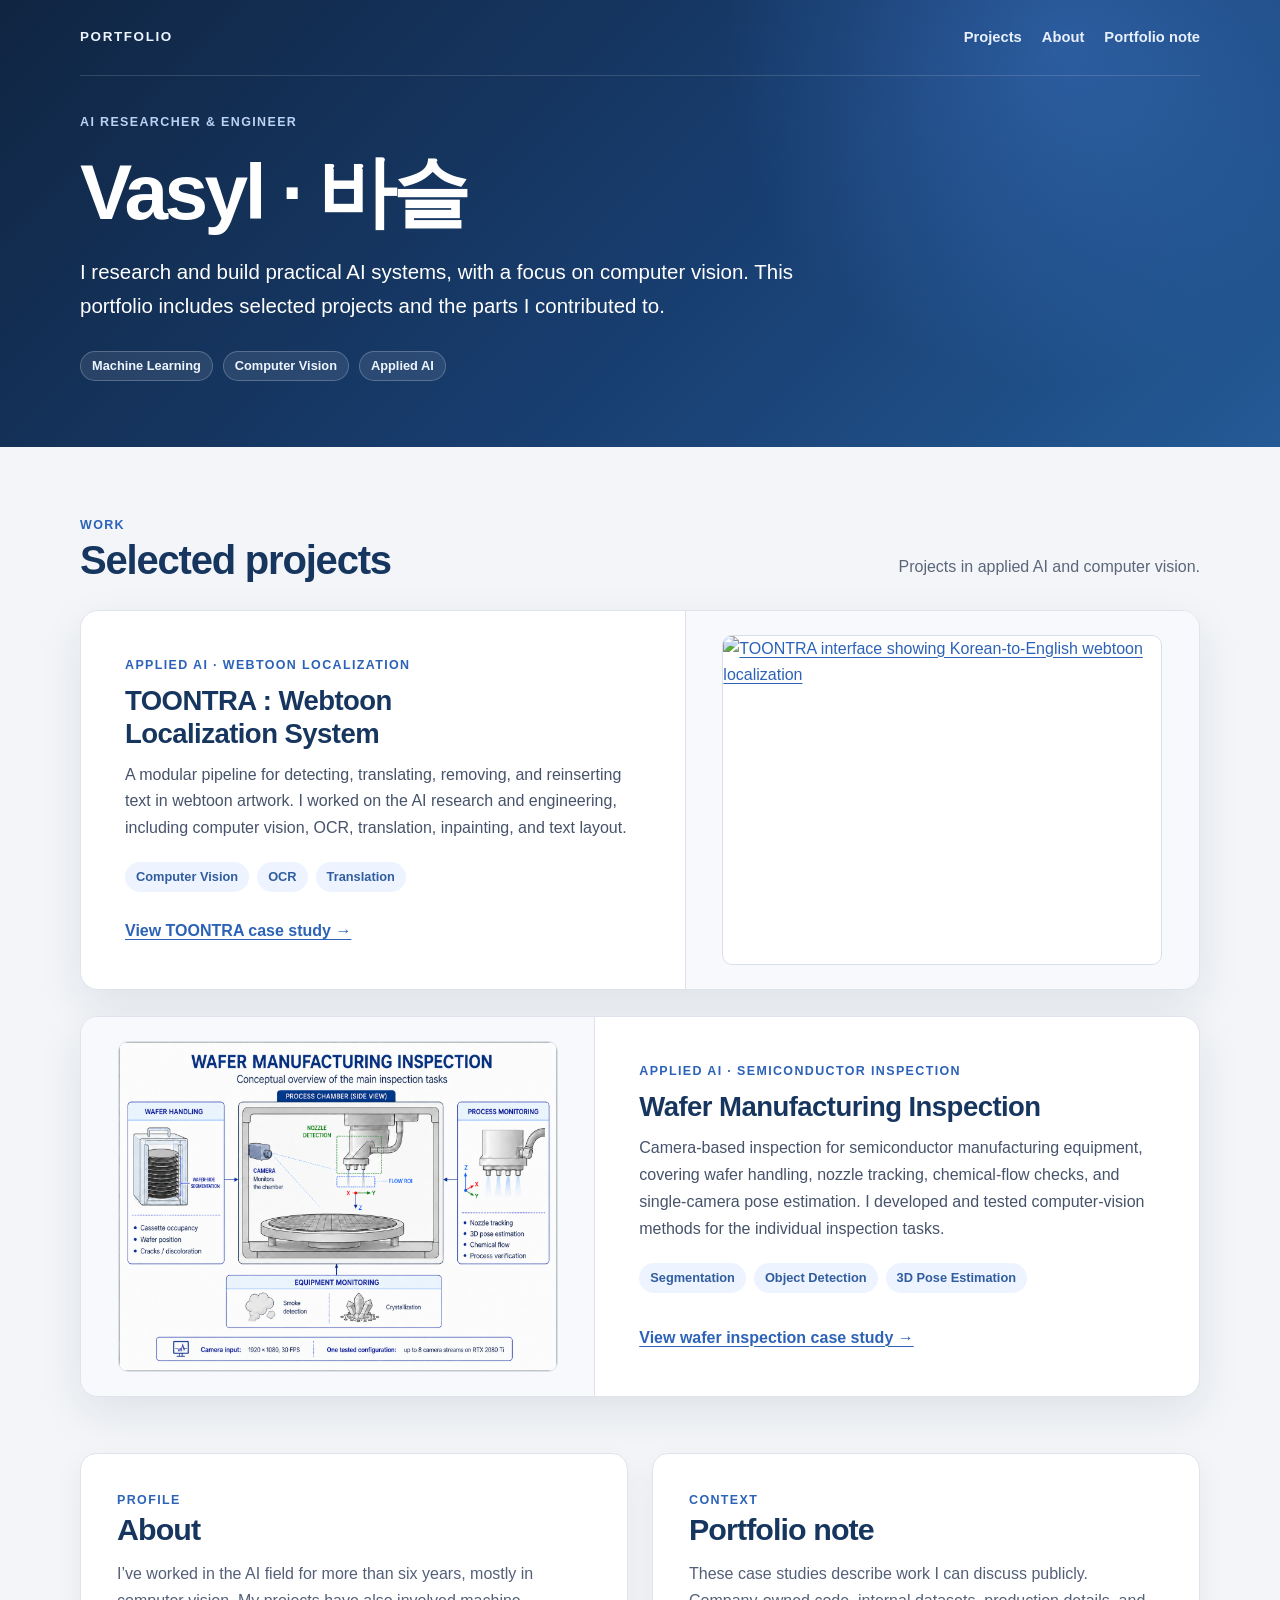
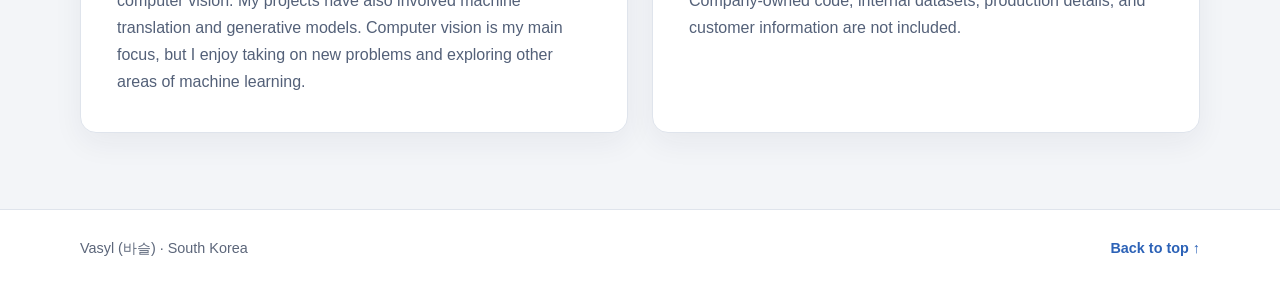
==== index.html @ 7fe9b253 "Add files via upload" ====
<!doctype html>
<html lang="en">
<head>
  <meta charset="utf-8">
  <meta name="viewport" content="width=device-width, initial-scale=1">
  <meta name="robots" content="noindex, nofollow, noarchive">
  <title>Vasyl · 바슬 — Portfolio</title>
  <link rel="stylesheet" href="assets/css/intro.css">
</head>
<body>
  <a class="skip-link" href="#main-content">Skip to content</a>

  <header class="hero" id="top">
    <div class="hero-inner">
      <nav class="site-nav" aria-label="Primary navigation">
        <span class="site-label">Portfolio</span>
        <ul>
          <li><a href="#projects">Projects</a></li>
          <li><a href="#about">About</a></li>
          <li><a href="#portfolio-note">Portfolio note</a></li>
        </ul>
      </nav>

      <p class="eyebrow">AI Researcher & Engineer</p>
      <h1>Vasyl · 바슬</h1>
      <p class="lede">
        I research and build practical AI systems, with a focus on computer vision. This portfolio includes selected projects and the parts I contributed to.
      </p>
      <div class="hero-tags" aria-label="Areas of focus">
        <span>Machine Learning</span>
        <span>Computer Vision</span>
        <span>Applied AI</span>
      </div>
    </div>
  </header>

  <main id="main-content">
    <section id="projects" aria-labelledby="projects-title">
      <div class="section-heading">
        <div>
          <p class="section-kicker">Work</p>
          <h2 id="projects-title">Selected projects</h2>
        </div>
        <p class="section-intro">Projects in applied AI and computer vision.</p>
      </div>

      <div class="project-grid">
        <article class="project-card">
          <div class="project-media">
            <a class="project-media-link" href="projects/toontra.html" aria-label="View TOONTRA case study">
              <img src="assets/images/toontra/toontra_thumbnail.png" alt="TOONTRA interface showing Korean-to-English webtoon localization" width="4119" height="3090" loading="eager" decoding="sync">
            </a>
          </div>
          <div class="project-copy">
            <p class="project-type">Applied AI · Webtoon Localization</p>
            <h3><a class="project-title-link" href="projects/toontra.html">TOONTRA : Webtoon Localization System</a></h3>
            <p class="project-description">
              A modular pipeline for detecting, translating, removing, and reinserting text in webtoon artwork. I worked on the AI research and engineering, including computer vision, OCR, translation, inpainting, and text layout.
            </p>
            <div class="project-tags" aria-label="TOONTRA topics">
              <span>Computer Vision</span>
              <span>OCR</span>
              <span>Translation</span>
            </div>
            <a class="project-link" href="projects/toontra.html">View TOONTRA case study&nbsp;→</a>
          </div>
        </article>

        <article class="project-card">
          <div class="project-media">
            <a class="project-media-link" href="projects/wafer.html" aria-label="View wafer inspection case study">
              <img src="assets/images/wafer/overview.png" alt="Diagram of wafer handling, process monitoring, and equipment monitoring tasks" width="1448" height="1086" loading="eager" decoding="sync">
            </a>
          </div>
          <div class="project-copy">
            <p class="project-type">Applied AI · Semiconductor Inspection</p>
            <h3><a class="project-title-link" href="projects/wafer.html">Wafer Manufacturing Inspection</a></h3>
            <p class="project-description">
              Camera-based inspection for semiconductor manufacturing equipment, covering wafer handling, nozzle tracking, chemical-flow checks, and single-camera pose estimation. I developed and tested computer-vision methods for the individual inspection tasks.
            </p>
            <div class="project-tags" aria-label="Wafer inspection topics">
              <span>Segmentation</span>
              <span>Object Detection</span>
              <span>3D Pose Estimation</span>
            </div>
            <a class="project-link" href="projects/wafer.html">View wafer inspection case study&nbsp;→</a>
          </div>
        </article>
      </div>
    </section>

    <div class="info-grid">
      <section class="info-card" id="about" aria-labelledby="about-title">
        <p class="section-kicker">Profile</p>
        <h2 id="about-title">About</h2>
        <p class="placeholder-copy">
          I’ve worked in the AI field for more than six years, mostly in computer vision. My projects have also involved machine translation and generative models. Computer vision is my main focus, but I enjoy taking on new problems and exploring other areas of machine learning.
        </p>
      </section>

      <section class="info-card" id="portfolio-note" aria-labelledby="portfolio-note-title">
        <p class="section-kicker">Context</p>
        <h2 id="portfolio-note-title">Portfolio note</h2>
        <p class="placeholder-copy">
          These case studies describe work I can discuss publicly. Company-owned code, internal datasets, production details, and customer information are not included.
        </p>
      </section>
    </div>
  </main>

  <footer>
    <div class="footer-inner">
      <p>Vasyl (바슬) · South Korea</p>
      <a href="#top">Back to top ↑</a>
    </div>
  </footer>
</body>
</html>
---- assets/css/intro.css ----
:root {
  color-scheme: light;
  --ink: #172033;
  --muted: #5c667a;
  --line: #dfe4ec;
  --paper: #ffffff;
  --page: #f3f5f8;
  --navy: #17365f;
  --blue: #2c62b7;
  --blue-soft: #edf4ff;
  --shadow: 0 16px 45px rgba(27, 42, 70, 0.09);
}

* {
  box-sizing: border-box;
}

html {
  scroll-behavior: smooth;
}

body {
  margin: 0;
  color: var(--ink);
  background: var(--page);
  font: 16px/1.68 -apple-system, BlinkMacSystemFont, "Segoe UI", Roboto, Helvetica, Arial, sans-serif;
  -webkit-font-smoothing: antialiased;
}

a {
  color: var(--blue);
  text-underline-offset: 0.17em;
}

a:hover {
  color: #194c9b;
}

a:focus-visible {
  border-radius: 4px;
  outline: 3px solid #78aaf4;
  outline-offset: 4px;
}

h1,
h2,
h3 {
  color: var(--navy);
  line-height: 1.2;
  text-wrap: balance;
}

h1 {
  max-width: 850px;
  margin: 12px 0 16px;
  font-size: clamp(2.7rem, 7vw, 4.9rem);
  letter-spacing: -0.045em;
}

h2 {
  margin: 0;
  font-size: clamp(1.8rem, 4vw, 2.5rem);
  letter-spacing: -0.03em;
}

h3 {
  margin: 8px 0 12px;
  font-size: clamp(1.35rem, 2.6vw, 1.72rem);
  letter-spacing: -0.02em;
}

p {
  margin: 14px 0;
}

.skip-link {
  position: fixed;
  z-index: 100;
  top: 12px;
  left: 12px;
  padding: 9px 13px;
  border-radius: 8px;
  background: #fff;
  color: var(--navy);
  font-weight: 750;
  transform: translateY(-160%);
  transition: transform 160ms ease;
}

.skip-link:focus {
  transform: translateY(0);
}

.hero {
  padding: 0 24px 66px;
  color: #fff;
  background:
    radial-gradient(circle at 83% 10%, rgba(82, 147, 244, 0.32), transparent 30%),
    linear-gradient(135deg, #102542 0%, #183e70 56%, #245a96 100%);
}

.hero-inner,
main,
.footer-inner {
  width: min(1120px, 100%);
  margin-right: auto;
  margin-left: auto;
}

.site-nav {
  display: flex;
  gap: 24px;
  align-items: center;
  justify-content: space-between;
  min-height: 76px;
  margin-bottom: 36px;
  border-bottom: 1px solid rgba(255, 255, 255, 0.14);
}

.site-label {
  color: #edf5ff;
  font-size: 0.84rem;
  font-weight: 800;
  letter-spacing: 0.12em;
  text-transform: uppercase;
}

.site-nav ul {
  display: flex;
  flex-wrap: wrap;
  gap: 8px 20px;
  margin: 0;
  padding: 0;
  list-style: none;
}

.site-nav a {
  color: #e7f0fc;
  font-size: 0.92rem;
  font-weight: 650;
  text-decoration: none;
}

.site-nav a:hover {
  color: #fff;
}

.eyebrow,
.section-kicker,
.project-type {
  margin: 0;
  color: #bcd2f3;
  font-size: 0.78rem;
  font-weight: 800;
  letter-spacing: 0.11em;
  text-transform: uppercase;
}

.hero h1,
.hero .lede {
  color: #fff;
}

.lede {
  max-width: 790px;
  margin: 0;
  font-size: clamp(1.08rem, 2vw, 1.28rem);
  line-height: 1.65;
}

.hero-tags {
  display: flex;
  flex-wrap: wrap;
  gap: 10px;
  margin-top: 28px;
}

.hero-tags span,
.project-tags span {
  display: inline-flex;
  align-items: center;
  min-height: 30px;
  padding: 5px 11px;
  border-radius: 999px;
  font-size: 0.8rem;
  font-weight: 700;
  line-height: 1.25;
}

.hero-tags span {
  border: 1px solid rgba(255, 255, 255, 0.22);
  background: rgba(255, 255, 255, 0.09);
  color: #edf5ff;
}

main {
  padding: 68px 0 76px;
}

.section-heading {
  display: flex;
  gap: 24px;
  align-items: end;
  justify-content: space-between;
  margin-bottom: 26px;
}

.section-kicker,
.project-type {
  color: var(--blue);
}

.section-intro {
  max-width: 520px;
  margin: 0 0 3px;
  color: var(--muted);
}

.project-grid {
  display: grid;
  grid-template-columns: 1fr;
  gap: 26px;
}

.project-card {
  display: grid;
  grid-template-columns: minmax(0, 1.08fr) minmax(360px, 0.92fr);
  grid-template-areas: "copy media";
  min-width: 0;
  overflow: hidden;
  border: 1px solid var(--line);
  border-radius: 18px;
  background: var(--paper);
  box-shadow: var(--shadow);
}

.project-card:nth-child(even) {
  grid-template-columns: minmax(360px, 0.92fr) minmax(0, 1.08fr);
  grid-template-areas: "media copy";
}

.project-media {
  display: grid;
  grid-area: media;
  min-width: 0;
  padding: 24px;
  border-left: 1px solid var(--line);
  background: #f7f9fc;
  place-items: center;
}

.project-card:nth-child(even) .project-media {
  border-right: 1px solid var(--line);
  border-left: 0;
}

.project-media img {
  display: block;
  width: 100%;
  height: auto;
  border: 1px solid #d8e0eb;
  border-radius: 10px;
  background: #fff;
  object-fit: contain;
}

.project-media-link {
  display: block;
  width: 100%;
  max-width: 440px;
  border-radius: 10px;
}

.project-media-link img {
  transition: box-shadow 160ms ease, transform 160ms ease;
}

.project-media-link:hover img {
  box-shadow: 0 9px 24px rgba(27, 42, 70, 0.14);
  transform: translateY(-2px);
}

.project-title-link {
  color: inherit;
  text-decoration: none;
}

.project-title-link:hover {
  color: var(--blue);
  text-decoration: underline;
  text-decoration-thickness: 1px;
}

.project-copy {
  display: flex;
  grid-area: copy;
  min-width: 0;
  padding: clamp(30px, 4vw, 44px);
  flex-direction: column;
  justify-content: center;
}

.project-description {
  margin: 0;
  color: #46536a;
}

.project-tags {
  display: flex;
  flex-wrap: wrap;
  gap: 8px;
  margin: 20px 0 24px;
}

.project-tags span {
  background: var(--blue-soft);
  color: #315d9f;
}

.project-link {
  display: inline-flex;
  align-items: center;
  align-self: flex-start;
  margin-top: auto;
  font-weight: 750;
  text-decoration-thickness: 1px;
  -webkit-user-select: none;
  user-select: none;
}

.info-grid {
  display: grid;
  grid-template-columns: repeat(2, minmax(0, 1fr));
  gap: 24px;
  margin-top: 56px;
}

.info-card {
  padding: clamp(25px, 4vw, 36px);
  border: 1px solid var(--line);
  border-radius: 16px;
  background: var(--paper);
  box-shadow: 0 10px 30px rgba(27, 42, 70, 0.06);
}

.info-card h2 {
  font-size: clamp(1.55rem, 3vw, 1.9rem);
}

.placeholder-copy {
  margin-bottom: 0;
  color: #536078;
}

.contact-list {
  display: grid;
  gap: 11px;
  margin: 20px 0 0;
}

.contact-list div {
  display: grid;
  grid-template-columns: 88px minmax(0, 1fr);
  gap: 12px;
  padding-top: 11px;
  border-top: 1px solid var(--line);
}

.contact-list dt {
  color: var(--navy);
  font-weight: 750;
}

.contact-list dd {
  margin: 0;
  color: var(--muted);
  overflow-wrap: anywhere;
}

footer {
  padding: 26px 24px;
  border-top: 1px solid var(--line);
  background: #fff;
  color: var(--muted);
  font-size: 0.9rem;
}

.footer-inner {
  display: flex;
  gap: 18px;
  align-items: center;
  justify-content: space-between;
}

.footer-inner p {
  margin: 0;
}

.footer-inner a {
  font-weight: 700;
  text-decoration: none;
}

@media (max-width: 1168px) {
  main {
    width: min(100% - 40px, 1120px);
  }
}

@media (max-width: 900px) {
  .project-card,
  .project-card:nth-child(even) {
    grid-template-columns: 1fr;
    grid-template-areas:
      "copy"
      "media";
  }

  .project-media,
  .project-card:nth-child(even) .project-media {
    padding-top: 0;
    border-top: 0;
    border-right: 0;
    border-left: 0;
  }

  .project-media-link {
    max-width: 460px;
  }
}

@media (max-width: 780px) {
  .hero {
    padding: 0 20px 52px;
  }

  .site-nav {
    align-items: flex-start;
    margin-bottom: 30px;
    padding: 20px 0;
    flex-direction: column;
  }

  .section-heading {
    align-items: flex-start;
    flex-direction: column;
  }

  .info-grid {
    grid-template-columns: 1fr;
  }

  main {
    width: min(100% - 24px, 640px);
    padding: 44px 0 56px;
  }

  .info-grid {
    margin-top: 36px;
  }

  .project-media {
    padding: 0 20px 24px;
  }

  .project-media-link {
    max-width: 400px;
  }
}

@media (max-width: 480px) {
  .site-nav ul {
    gap: 8px 14px;
  }

  .project-card,
  .info-card {
    border-radius: 14px;
  }

  .project-media-link {
    max-width: 330px;
  }

  .footer-inner {
    align-items: flex-start;
    flex-direction: column;
  }
}

@media (prefers-reduced-motion: reduce) {
  html {
    scroll-behavior: auto;
  }

  .skip-link {
    transition: none;
  }

  .project-media-link img {
    transition: none;
  }

  .project-media-link:hover img {
    transform: none;
  }
}

@media print {
  body {
    background: #fff;
    font-size: 11pt;
  }

  .skip-link,
  .site-nav,
  .footer-inner a {
    display: none;
  }

  .hero {
    padding: 35px 0;
    background: #17365f;
    print-color-adjust: exact;
    -webkit-print-color-adjust: exact;
  }

  main {
    width: 100%;
    padding: 28px 0;
  }

  .project-card,
  .info-card {
    break-inside: avoid;
    box-shadow: none;
  }

  footer {
    padding-right: 0;
    padding-left: 0;
  }
}
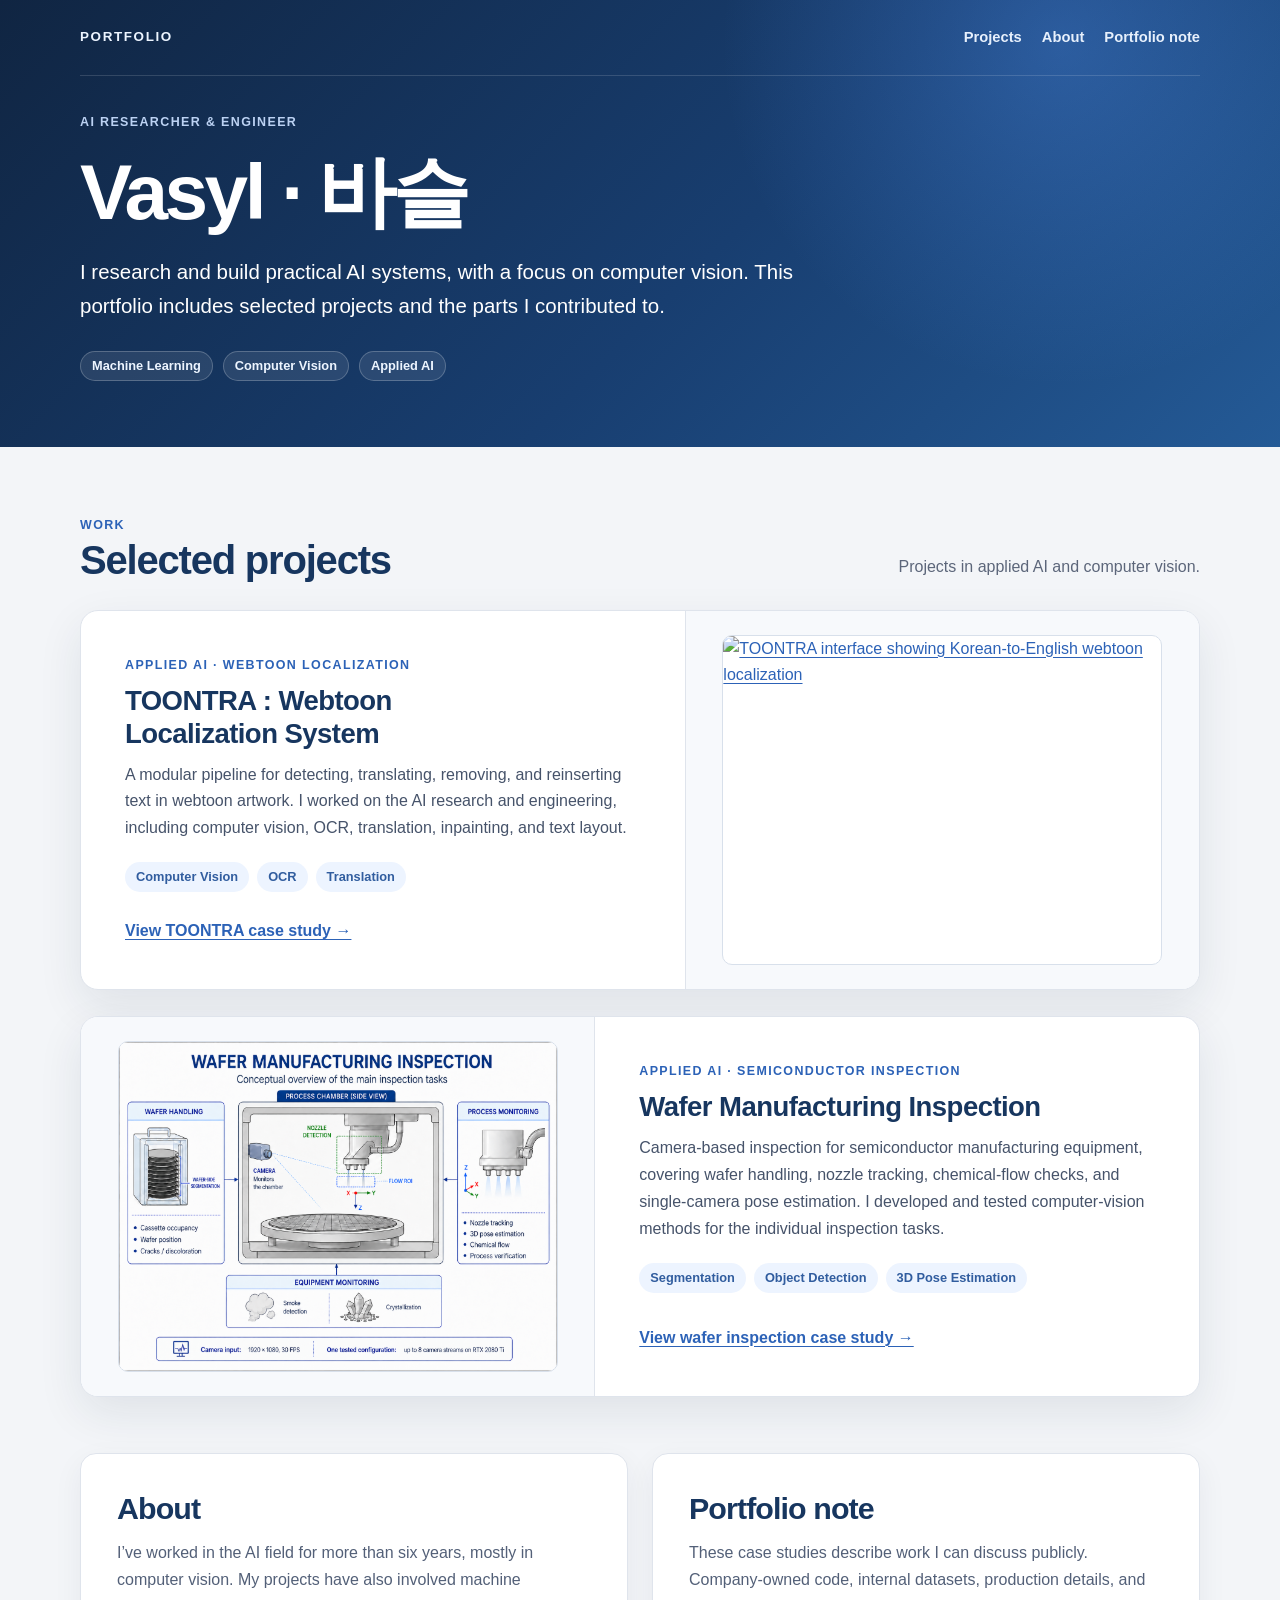
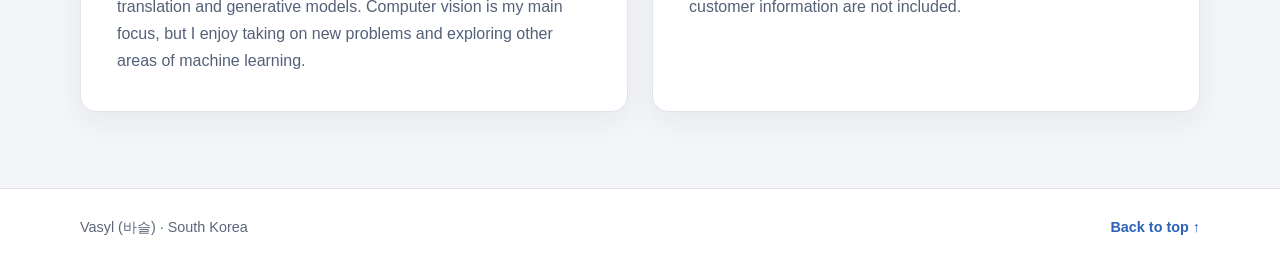
==== commit 8326ddce: "Update index.html" ====
--- a/index.html
+++ b/index.html
@@ -91,7 +91,6 @@
 
     <div class="info-grid">
       <section class="info-card" id="about" aria-labelledby="about-title">
-        <p class="section-kicker">Profile</p>
         <h2 id="about-title">About</h2>
         <p class="placeholder-copy">
           I’ve worked in the AI field for more than six years, mostly in computer vision. My projects have also involved machine translation and generative models. Computer vision is my main focus, but I enjoy taking on new problems and exploring other areas of machine learning.
@@ -99,7 +98,6 @@
       </section>
 
       <section class="info-card" id="portfolio-note" aria-labelledby="portfolio-note-title">
-        <p class="section-kicker">Context</p>
         <h2 id="portfolio-note-title">Portfolio note</h2>
         <p class="placeholder-copy">
           These case studies describe work I can discuss publicly. Company-owned code, internal datasets, production details, and customer information are not included.
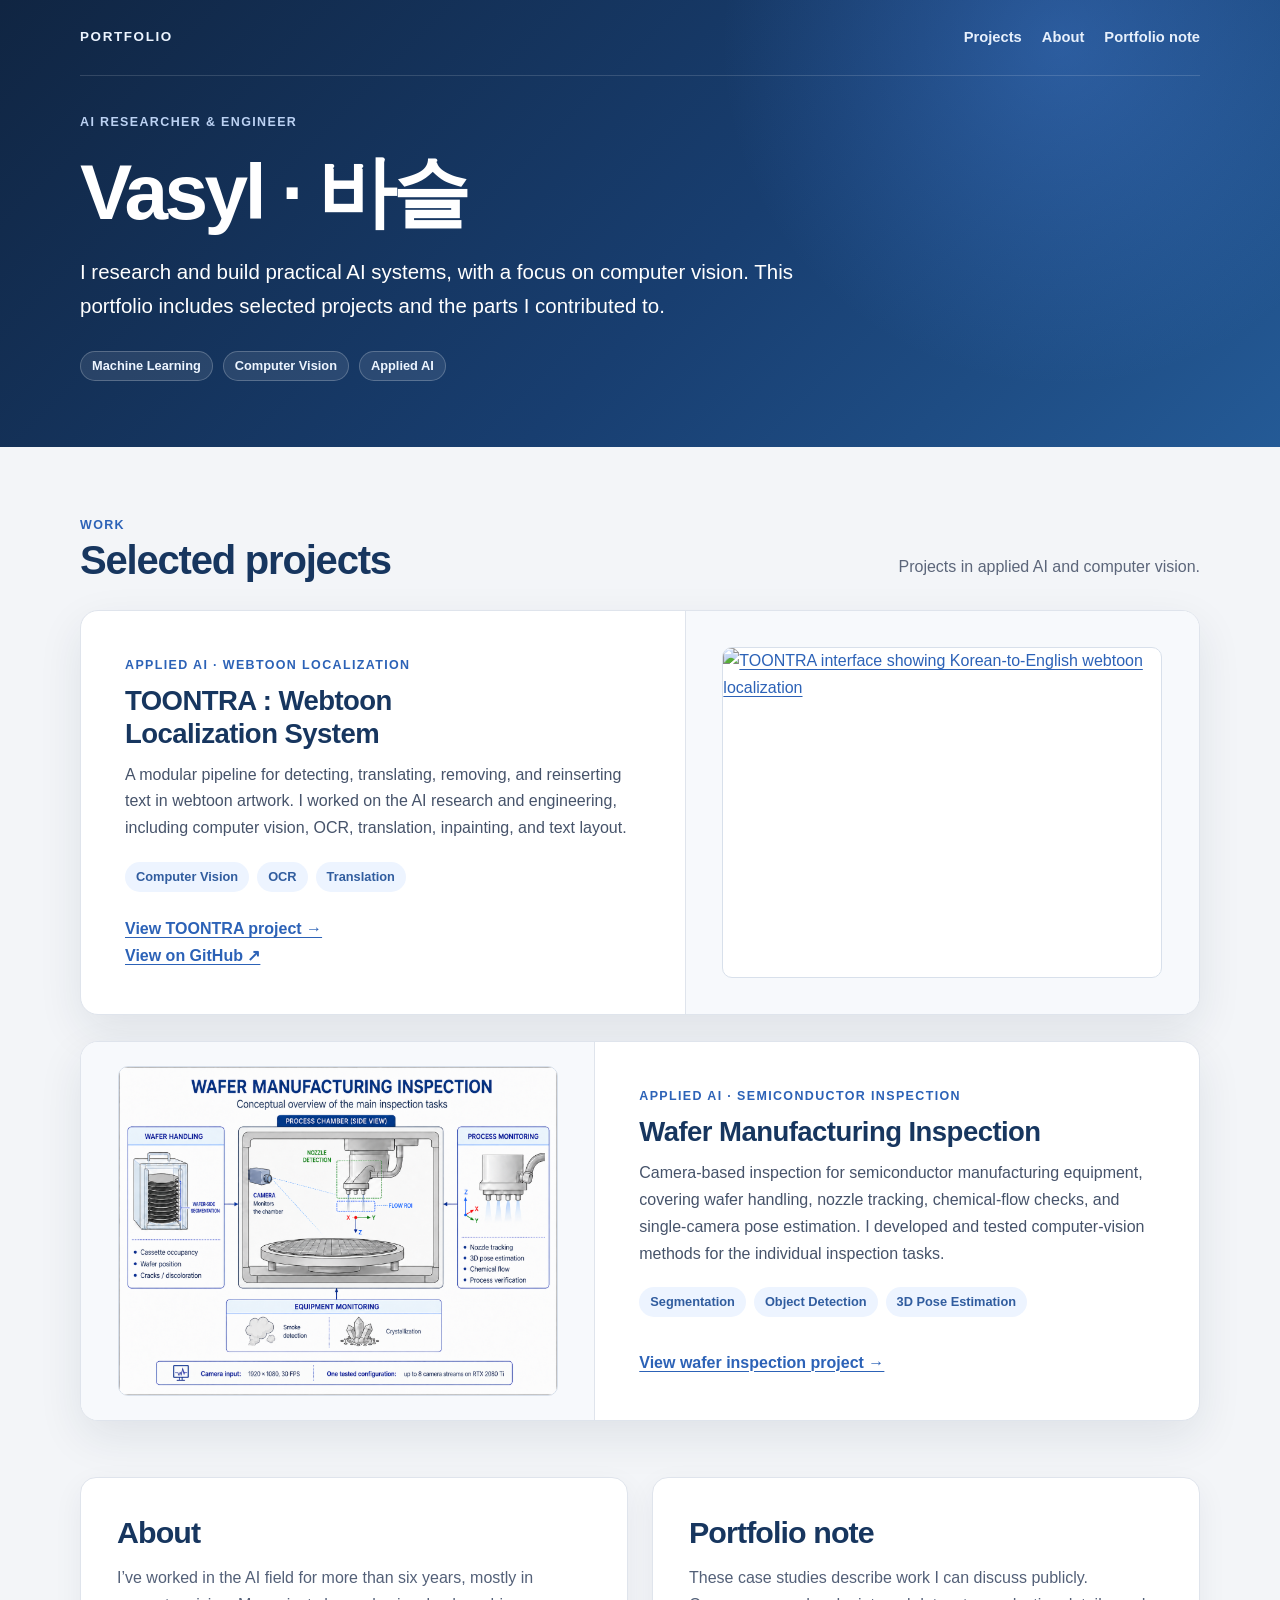
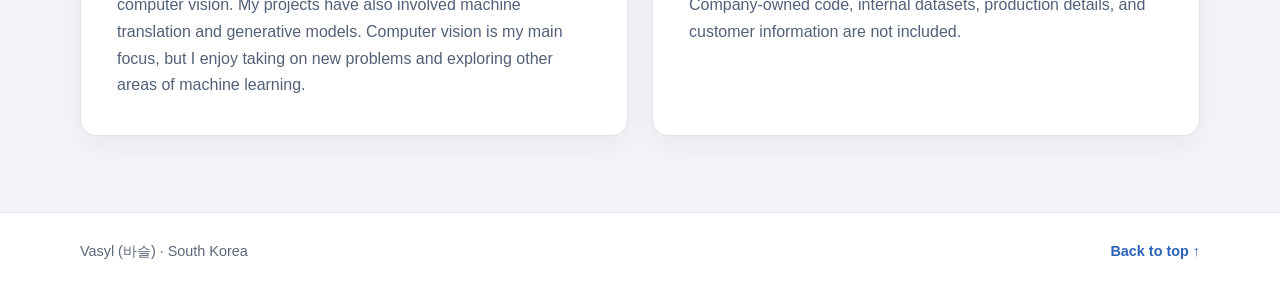
==== commit 60c6de72: "Update index.html" ====
--- a/index.html
+++ b/index.html
@@ -47,7 +47,7 @@
       <div class="project-grid">
         <article class="project-card">
           <div class="project-media">
-            <a class="project-media-link" href="projects/toontra.html" aria-label="View TOONTRA case study">
+            <a class="project-media-link" href="projects/toontra.html" aria-label="View TOONTRA project">
               <img src="assets/images/toontra/toontra_thumbnail.png" alt="TOONTRA interface showing Korean-to-English webtoon localization" width="4119" height="3090" loading="eager" decoding="sync">
             </a>
           </div>
@@ -62,7 +62,8 @@
               <span>OCR</span>
               <span>Translation</span>
             </div>
-            <a class="project-link" href="projects/toontra.html">View TOONTRA case study&nbsp;→</a>
+            <a class="project-link" href="projects/toontra.html">View TOONTRA project&nbsp;→</a>
+            <a class="project-link" href="https://github.com/vasmks/toontra-portfolio" target="_blank" rel="noopener noreferrer">View on GitHub&nbsp;↗</a>
           </div>
         </article>
 
@@ -83,7 +84,7 @@
               <span>Object Detection</span>
               <span>3D Pose Estimation</span>
             </div>
-            <a class="project-link" href="projects/wafer.html">View wafer inspection case study&nbsp;→</a>
+            <a class="project-link" href="projects/wafer.html">View wafer inspection project&nbsp;→</a>
           </div>
         </article>
       </div>
